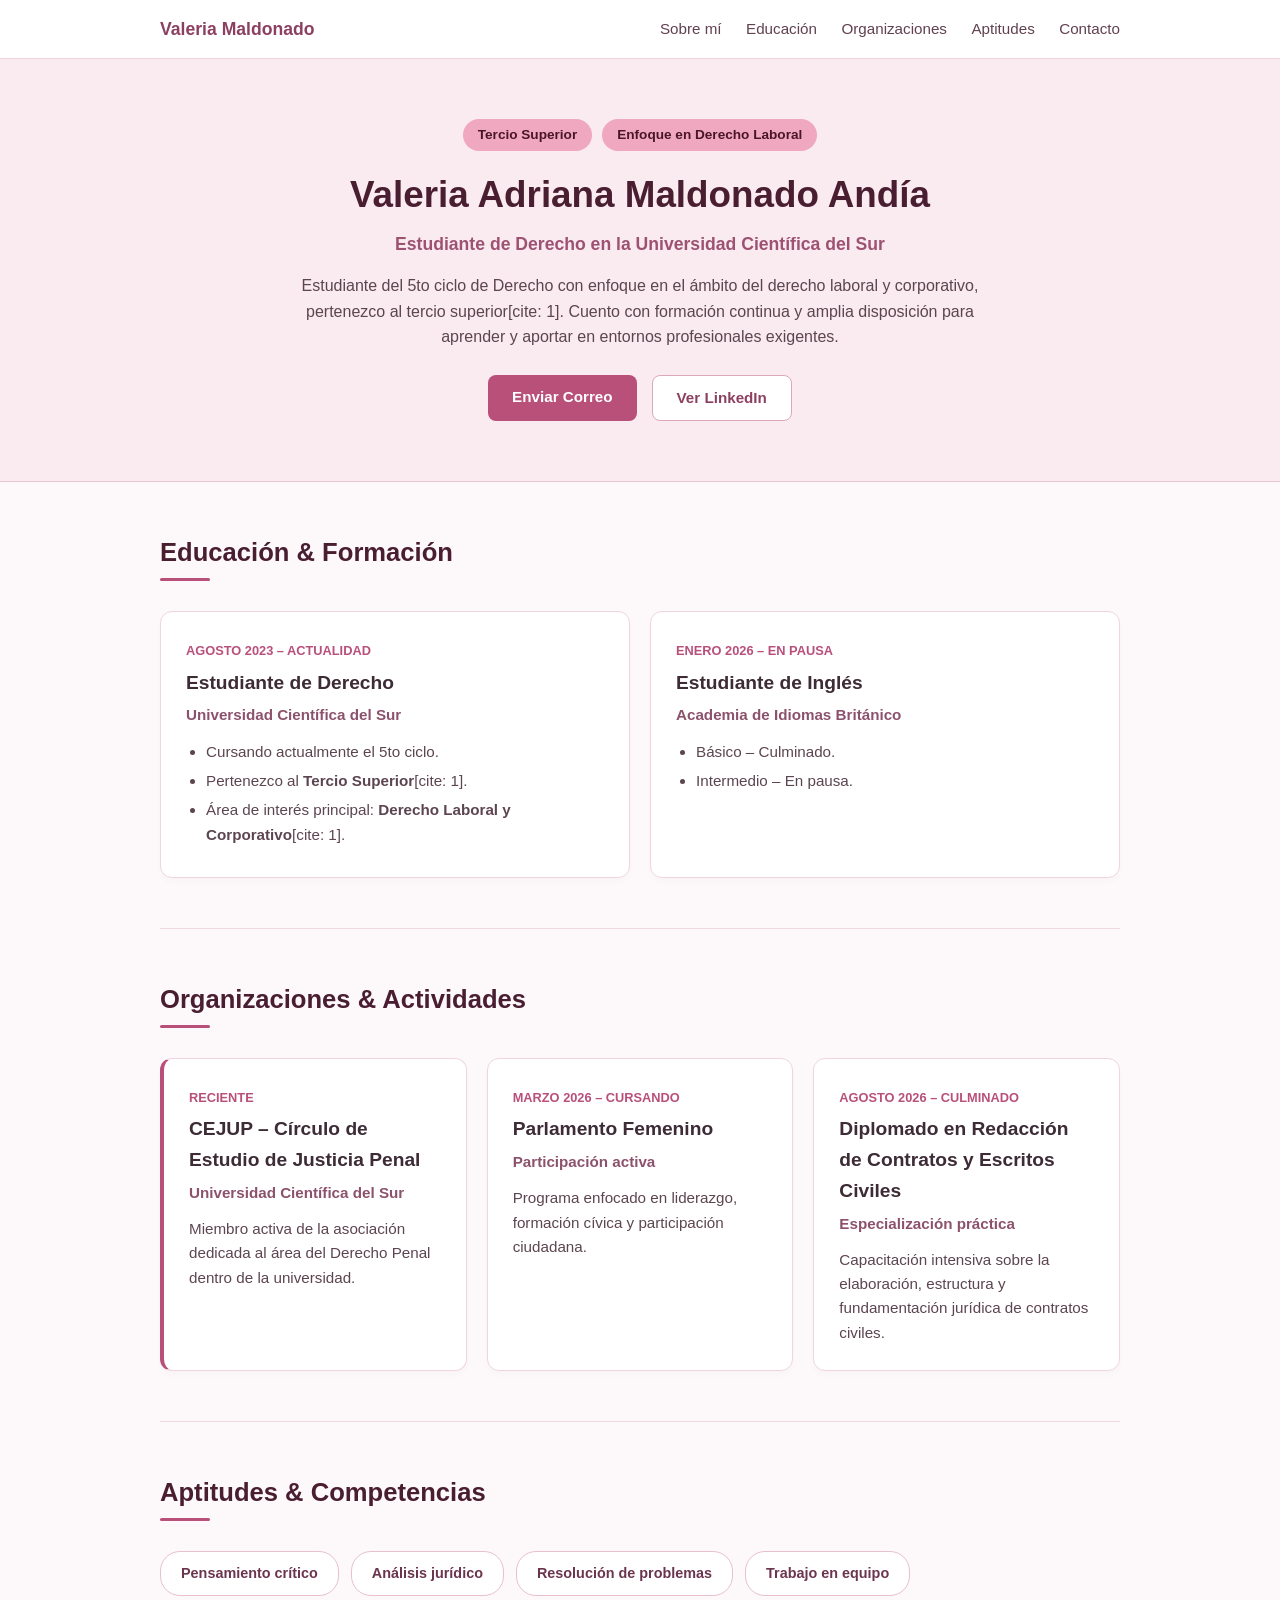
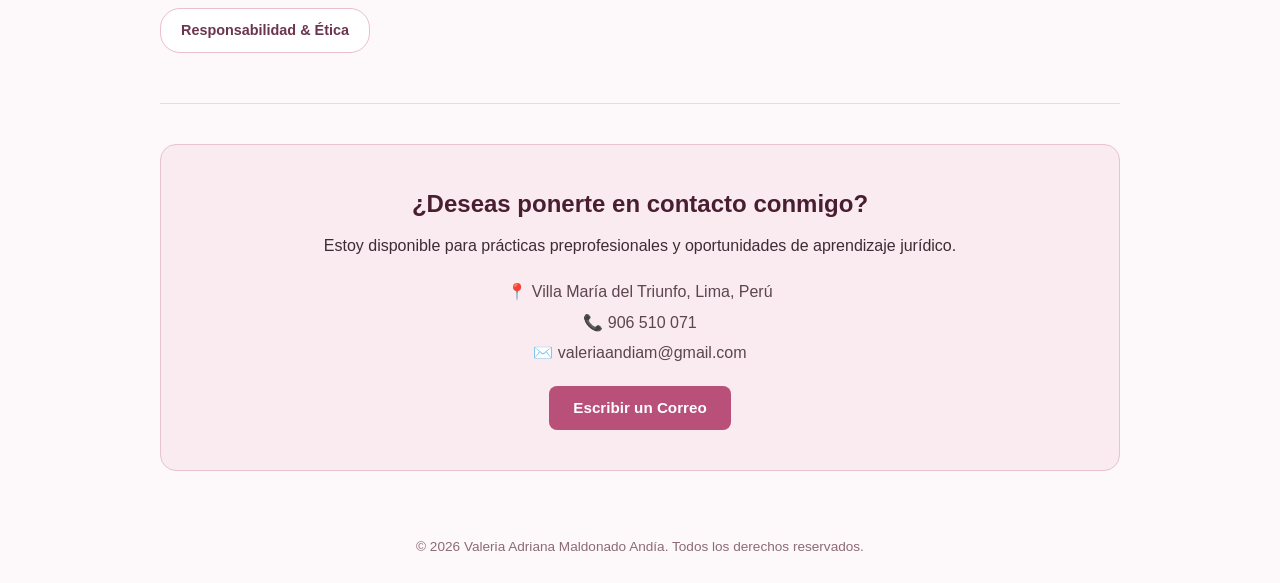
==== index.html @ b72a3841 "Add files via upload" ====
<!DOCTYPE html>
<html lang="es">
<head>
    <meta charset="UTF-8">
    <meta name="viewport" content="width=device-width, initial-scale=1.0">
    <title>Valeria Maldonado | Perfil Profesional</title>
    <!-- Vinculación con el archivo CSS externo -->
    <link rel="stylesheet" href="styles.css">
</head>
<body>

    <!-- Barra de navegación -->
    <nav class="navbar">
        <div class="nav-container">
            <span class="nav-logo">Valeria Maldonado</span>
            <div class="nav-links">
                <a href="#perfil">Sobre mí</a>
                <a href="#educacion">Educación</a>
                <a href="#experiencia">Organizaciones</a>
                <a href="#aptitudes">Aptitudes</a>
                <a href="#contacto">Contacto</a>
            </div>
        </div>
    </nav>

    <!-- Encabezado / Presentación principal -->
    <header id="perfil" class="hero">
        <div class="container hero-content">
            <div class="badges">
                <span class="badge">Tercio Superior</span>
                <span class="badge">Enfoque en Derecho Laboral</span>
            </div>
            <h1>Valeria Adriana Maldonado Andía</h1>
            <p class="subtitle">Estudiante de Derecho en la Universidad Científica del Sur</p>
            <p class="description">
                Estudiante del 5to ciclo de Derecho con enfoque en el ámbito del derecho laboral y corporativo, pertenezco al tercio superior[cite: 1]. Cuento con formación continua y amplia disposición para aprender y aportar en entornos profesionales exigentes.
            </p>
            <div class="hero-buttons">
                <a href="mailto:valeriaandiam@gmail.com" class="btn btn-primary">Enviar Correo</a>
                <a href="https://www.linkedin.com/in/valeria-maldonado-andia-7b4036427/" target="_blank" class="btn btn-secondary">Ver LinkedIn</a>
            </div>
        </div>
    </header>

    <main class="container">

        <!-- Sección Educación -->
        <section id="educacion" class="section">
            <h2 class="section-title">Educación & Formación</h2>
            <div class="grid">
                
                <div class="card">
                    <span class="date">Agosto 2023 – Actualidad</span>
                    <h3>Estudiante de Derecho</h3>
                    <p class="institution">Universidad Científica del Sur</p>
                    <ul class="card-list">
                        <li>Cursando actualmente el 5to ciclo.</li>
                        <li>Pertenezco al <strong>Tercio Superior</strong>[cite: 1].</li>
                        <li>Área de interés principal: <strong>Derecho Laboral y Corporativo</strong>[cite: 1].</li>
                    </ul>
                </div>

                <div class="card">
                    <span class="date">Enero 2026 – En pausa</span>
                    <h3>Estudiante de Inglés</h3>
                    <p class="institution">Academia de Idiomas Británico</p>
                    <ul class="card-list">
                        <li>Básico – Culminado.</li>
                        <li>Intermedio – En pausa.</li>
                    </ul>
                </div>

            </div>
        </section>

        <!-- Sección Organizaciones y Actividades Extraacadémicas -->
        <section id="experiencia" class="section">
            <h2 class="section-title">Organizaciones & Actividades</h2>
            <div class="grid">
                
                <div class="card card-highlight">
                    <span class="date">Reciente</span>
                    <h3>CEJUP – Círculo de Estudio de Justicia Penal</h3>
                    <p class="institution">Universidad Científica del Sur</p>
                    <p class="card-text">
                        Miembro activa de la asociación dedicada al área del Derecho Penal dentro de la universidad.
                    </p>
                </div>

                <div class="card">
                    <span class="date">Marzo 2026 – Cursando</span>
                    <h3>Parlamento Femenino</h3>
                    <p class="institution">Participación activa</p>
                    <p class="card-text">
                        Programa enfocado en liderazgo, formación cívica y participación ciudadana.
                    </p>
                </div>

                <div class="card">
                    <span class="date">Agosto 2026 – Culminado</span>
                    <h3>Diplomado en Redacción de Contratos y Escritos Civiles</h3>
                    <p class="institution">Especialización práctica</p>
                    <p class="card-text">
                        Capacitación intensiva sobre la elaboración, estructura y fundamentación jurídica de contratos civiles.
                    </p>
                </div>

            </div>
        </section>

        <!-- Sección Aptitudes -->
        <section id="aptitudes" class="section">
            <h2 class="section-title">Aptitudes & Competencias</h2>
            <div class="skills-grid">
                <div class="skill-item">Pensamiento crítico</div>
                <div class="skill-item">Análisis jurídico</div>
                <div class="skill-item">Resolución de problemas</div>
                <div class="skill-item">Trabajo en equipo</div>
                <div class="skill-item">Responsabilidad & Ética</div>
            </div>
        </section>

        <!-- Sección Contacto -->
        <section id="contacto" class="section section-contact">
            <h2>¿Deseas ponerte en contacto conmigo?</h2>
            <p>Estoy disponible para prácticas preprofesionales y oportunidades de aprendizaje jurídico.</p>
            <div class="contact-info">
                <p>📍 Villa María del Triunfo, Lima, Perú</p>
                <p>📞 906 510 071</p>
                <p>✉️ valeriaandiam@gmail.com</p>
            </div>
            <div class="contact-actions">
                <a href="mailto:valeriaandiam@gmail.com" class="btn btn-primary">Escribir un Correo</a>
            </div>
        </section>

    </main>

    <!-- Pie de página -->
    <footer class="footer">
        <p>© 2026 Valeria Adriana Maldonado Andía. Todos los derechos reservados.</p>
    </footer>

</body>
</html>
---- styles.css ----
/* ==========================================
   HOJA DE ESTILOS EXTERNA - PERFIL VALERIA
   Paleta: Rosa Pastel, Crema y Chocolate
   ========================================== */

/* 1. RESET Y CONFIGURACIÓN BÁSICA */
* {
    margin: 0;
    padding: 0;
    box-sizing: border-box;
}

body {
    font-family: 'Segoe UI', Tahoma, Geneva, Verdana, sans-serif;
    background-color: #FDF8F9; /* Rosa/Crema suave de fondo */
    color: #3D2B35;           /* Texto café/chocolate para contraste legible */
    line-height: 1.6;
}

.container {
    max-width: 1000px;
    margin: 0 auto;
    padding: 0 20px;
}

/* 2. BARRA DE NAVEGACIÓN */
.navbar {
    position: sticky;
    top: 0;
    background-color: rgba(255, 255, 255, 0.95);
    backdrop-filter: blur(5px);
    border-bottom: 1px solid #F3D2DF;
    z-index: 100;
}

.nav-container {
    max-width: 1000px;
    margin: 0 auto;
    display: flex;
    justify-content: space-between;
    align-items: center;
    padding: 15px 20px;
}

.nav-logo {
    font-weight: bold;
    font-size: 1.1rem;
    color: #8C4060;
}

.nav-links a {
    text-decoration: none;
    color: #614050;
    margin-left: 20px;
    font-size: 0.95rem;
    font-weight: 500;
    transition: color 0.3s ease;
}

.nav-links a:hover {
    color: #B8507A;
}

/* 3. ENCABEZADO / HERO */
.hero {
    background-color: #F9EBEF; /* Fondo rosa pastel sutil */
    border-bottom: 1px solid #E8C3D2;
    padding: 60px 0;
}

.hero-content {
    text-align: center;
}

.badges {
    display: flex;
    justify-content: center;
    gap: 10px;
    margin-bottom: 15px;
    flex-wrap: wrap;
}

.badge {
    background-color: #F0A8C0;
    color: #4A1528;
    padding: 5px 15px;
    border-radius: 20px;
    font-size: 0.85rem;
    font-weight: 600;
}

.hero h1 {
    font-size: 2.3rem;
    color: #4A1E31;
    margin-bottom: 5px;
}

.subtitle {
    font-size: 1.1rem;
    color: #9E5272;
    font-weight: 600;
    margin-bottom: 15px;
}

.description {
    max-width: 700px;
    margin: 0 auto 25px auto;
    color: #5C4550;
    font-size: 1rem;
}

/* BOTONES */
.hero-buttons {
    display: flex;
    justify-content: center;
    gap: 15px;
    flex-wrap: wrap;
}

.btn {
    display: inline-block;
    padding: 10px 24px;
    border-radius: 8px;
    text-decoration: none;
    font-weight: 600;
    font-size: 0.95rem;
    transition: background-color 0.3s ease;
}

.btn-primary {
    background-color: #B8507A;
    color: #FFFFFF;
}

.btn-primary:hover {
    background-color: #9C3D63;
}

.btn-secondary {
    background-color: #FFFFFF;
    color: #8C4060;
    border: 1px solid #DDA8BC;
}

.btn-secondary:hover {
    background-color: #F5E6EC;
}

/* 4. SECCIONES GENERALES */
.section {
    padding: 50px 0;
    border-bottom: 1px solid #F0D8E2;
}

.section-title {
    font-size: 1.6rem;
    color: #4A1E31;
    margin-bottom: 30px;
    position: relative;
}

.section-title::after {
    content: '';
    display: block;
    width: 50px;
    height: 3px;
    background-color: #B8507A;
    margin-top: 5px;
    border-radius: 2px;
}

/* REJILLA DE TARJETAS (GRID) */
.grid {
    display: grid;
    grid-template-columns: repeat(auto-fit, minmax(280px, 1fr));
    gap: 20px;
}

.card {
    background-color: #FFFFFF;
    border: 1px solid #F0D5E0;
    border-radius: 12px;
    padding: 25px;
    box-shadow: 0 4px 6px rgba(0, 0, 0, 0.02);
}

.card-highlight {
    border-left: 4px solid #B8507A;
}

.date {
    font-size: 0.8rem;
    color: #B8507A;
    font-weight: 700;
    text-transform: uppercase;
}

.card h3 {
    font-size: 1.2rem;
    color: #3D2B35;
    margin: 5px 0;
}

.institution {
    font-weight: 600;
    color: #8C526B;
    font-size: 0.95rem;
    margin-bottom: 12px;
}

.card-list {
    padding-left: 20px;
    color: #5C4550;
    font-size: 0.95rem;
}

.card-list li {
    margin-bottom: 5px;
}

.card-text {
    color: #5C4550;
    font-size: 0.95rem;
}

/* 5. SECCIÓN APTITUDES */
.skills-grid {
    display: flex;
    flex-wrap: wrap;
    gap: 12px;
}

.skill-item {
    background-color: #FFFFFF;
    border: 1px solid #E8C0D0;
    color: #6B354D;
    padding: 10px 20px;
    border-radius: 20px;
    font-weight: 600;
    font-size: 0.9rem;
}

/* 6. SECCIÓN CONTACTO */
.section-contact {
    text-align: center;
    background-color: #F9EBEF;
    border-radius: 16px;
    margin: 40px auto;
    padding: 40px 20px;
    border: 1px solid #E8C3D2;
}

.section-contact h2 {
    color: #4A1E31;
    margin-bottom: 10px;
}

.contact-info {
    margin: 20px 0;
    font-weight: 500;
    color: #5C4550;
}

.contact-info p {
    margin: 5px 0;
}

.contact-actions {
    margin-top: 20px;
}

/* 7. PIE DE PÁGINA */
.footer {
    text-align: center;
    padding: 25px 0;
    color: #8C6A78;
    font-size: 0.85rem;
}

/* RESPONSIVO PARA CELULARES */
@media (max-width: 600px) {
    .nav-container {
        flex-direction: column;
        gap: 10px;
    }
    
    .nav-links a {
        margin: 0 8px;
    }

    .hero h1 {
        font-size: 1.8rem;
    }
}
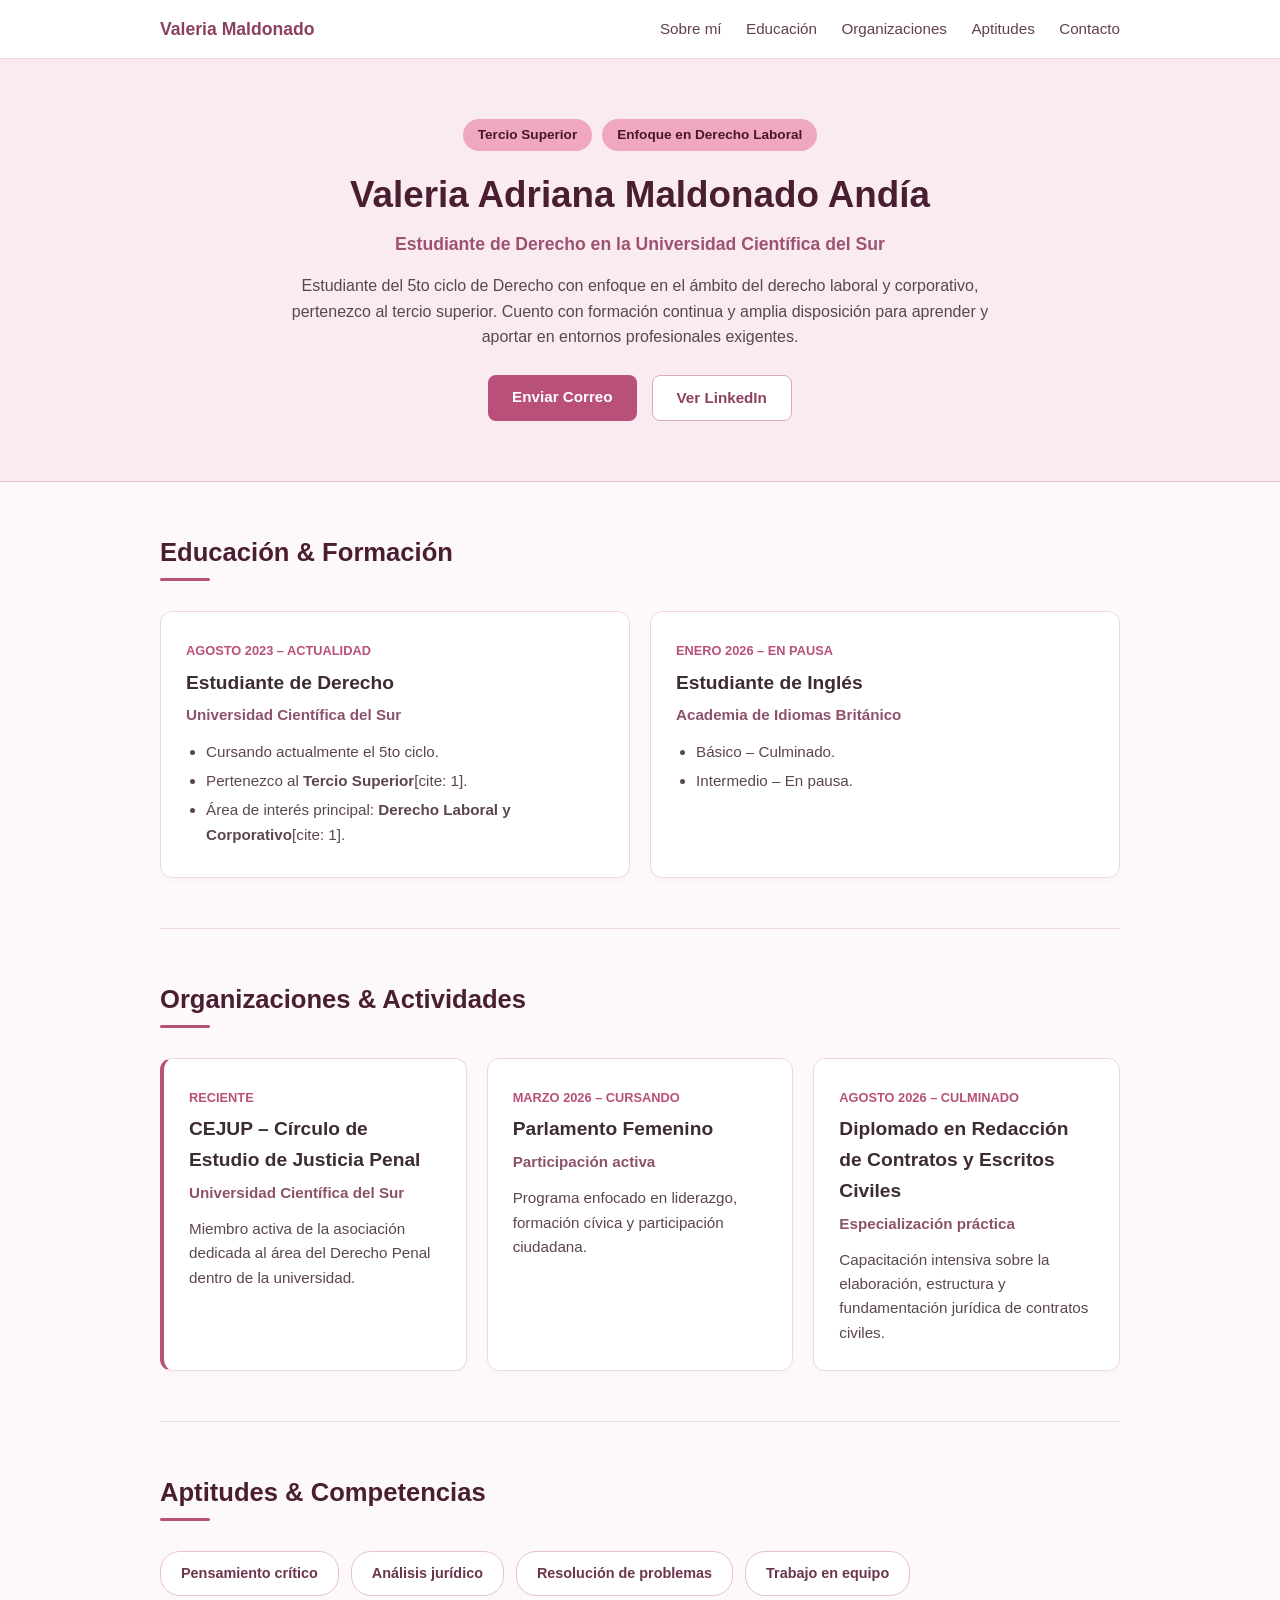
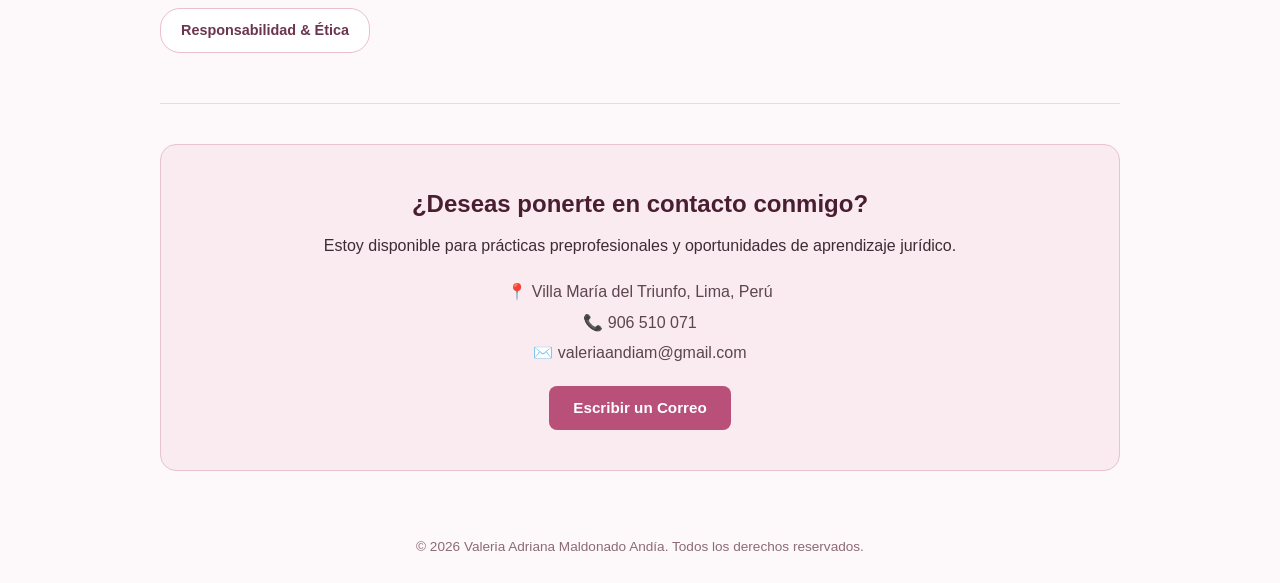
==== commit c3564b36: "Update description in index.html Removed citation reference from the description paragraph." ====
--- a/index.html
+++ b/index.html
@@ -33,7 +33,7 @@
             <h1>Valeria Adriana Maldonado Andía</h1>
             <p class="subtitle">Estudiante de Derecho en la Universidad Científica del Sur</p>
             <p class="description">
-                Estudiante del 5to ciclo de Derecho con enfoque en el ámbito del derecho laboral y corporativo, pertenezco al tercio superior[cite: 1]. Cuento con formación continua y amplia disposición para aprender y aportar en entornos profesionales exigentes.
+                Estudiante del 5to ciclo de Derecho con enfoque en el ámbito del derecho laboral y corporativo, pertenezco al tercio superior. Cuento con formación continua y amplia disposición para aprender y aportar en entornos profesionales exigentes.
             </p>
             <div class="hero-buttons">
                 <a href="mailto:valeriaandiam@gmail.com" class="btn btn-primary">Enviar Correo</a>
@@ -142,4 +142,4 @@
     </footer>
 
 </body>
-</html>+</html>
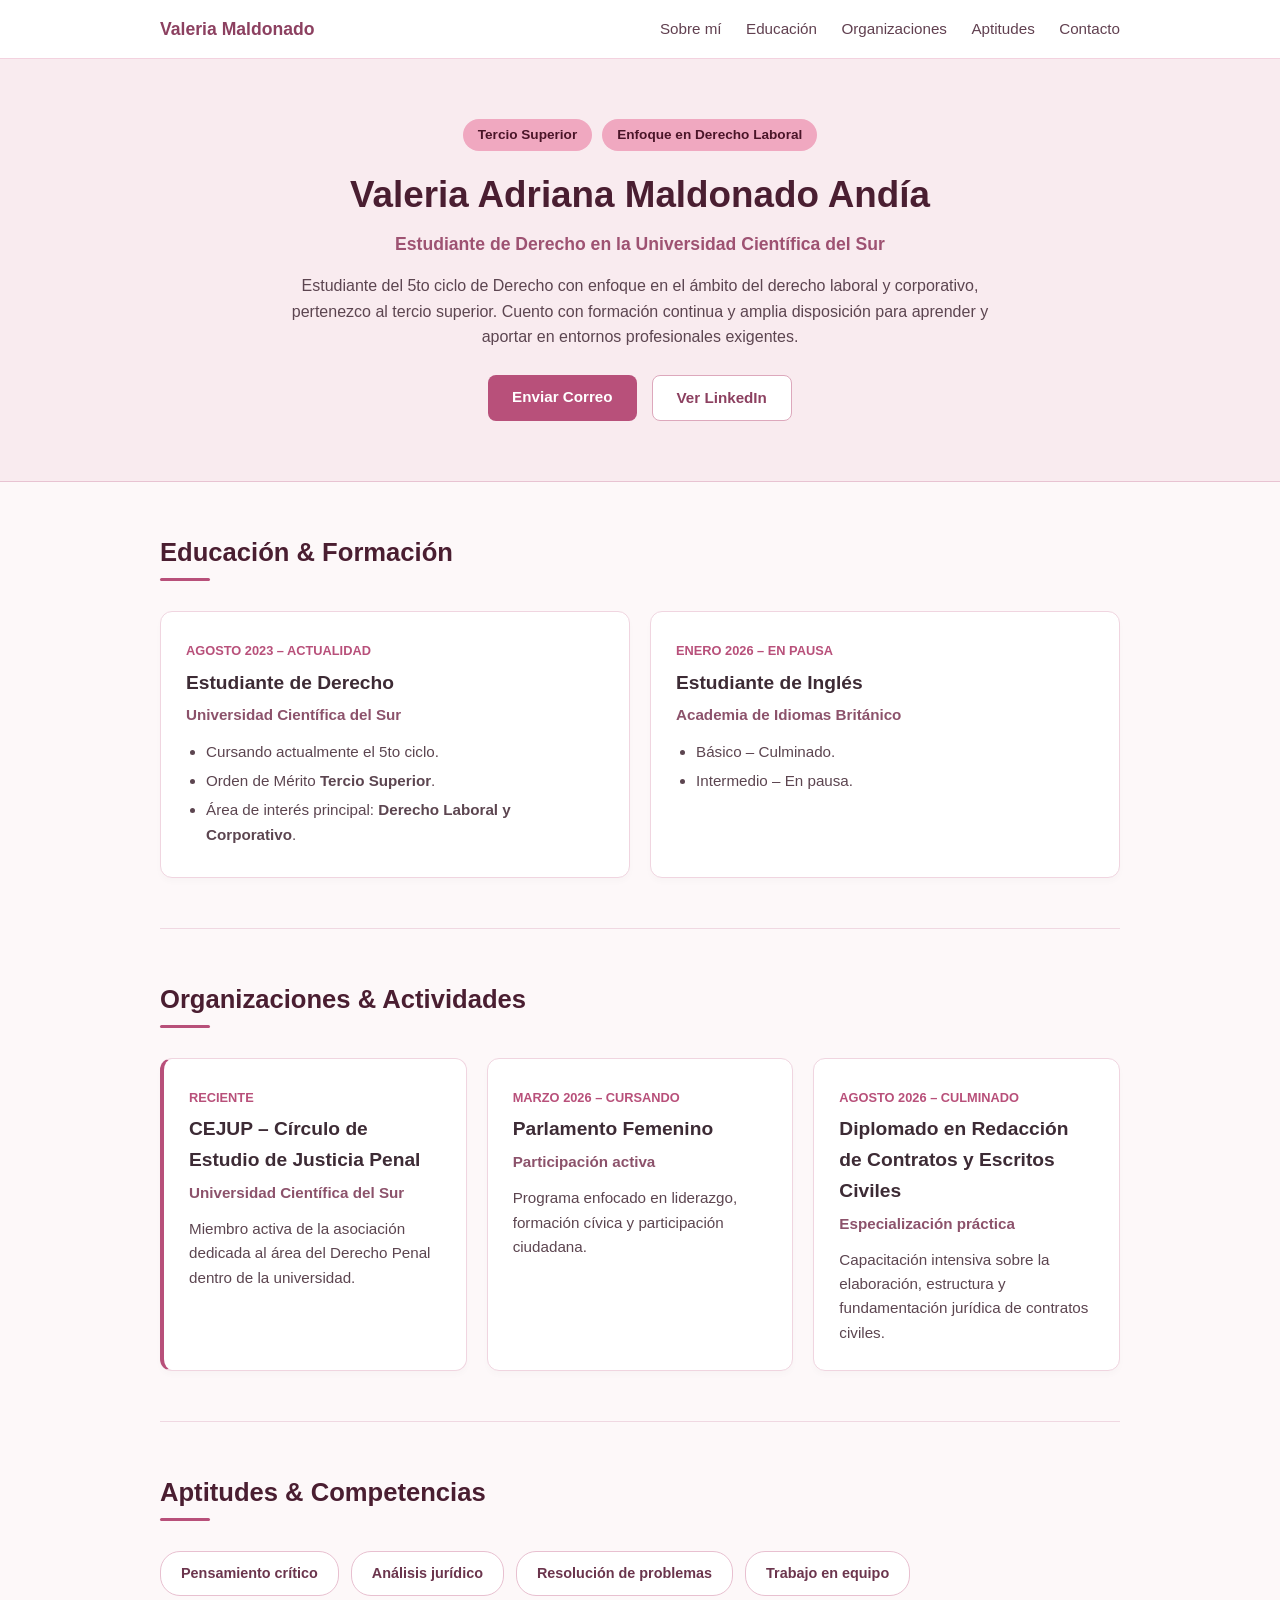
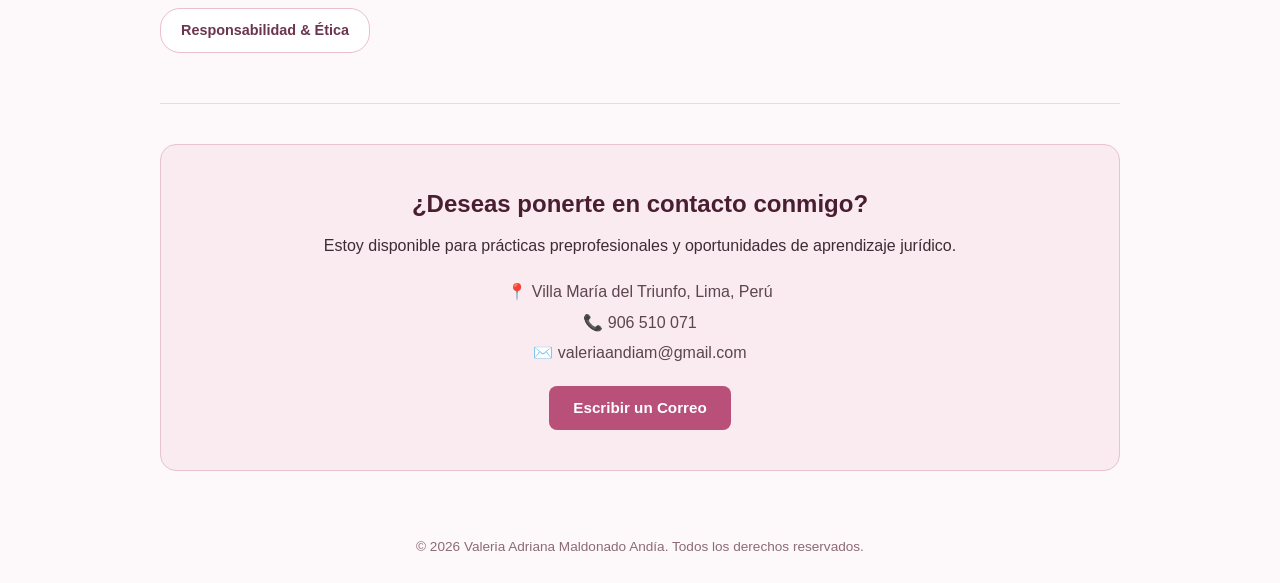
==== commit da83d122: "Update index.html" ====
--- a/index.html
+++ b/index.html
@@ -55,8 +55,8 @@
                     <p class="institution">Universidad Científica del Sur</p>
                     <ul class="card-list">
                         <li>Cursando actualmente el 5to ciclo.</li>
-                        <li>Pertenezco al <strong>Tercio Superior</strong>[cite: 1].</li>
-                        <li>Área de interés principal: <strong>Derecho Laboral y Corporativo</strong>[cite: 1].</li>
+                        <li>Orden de Mérito <strong>Tercio Superior</strong>.</li>
+                        <li>Área de interés principal: <strong>Derecho Laboral y Corporativo</strong>.</li>
                     </ul>
                 </div>
 
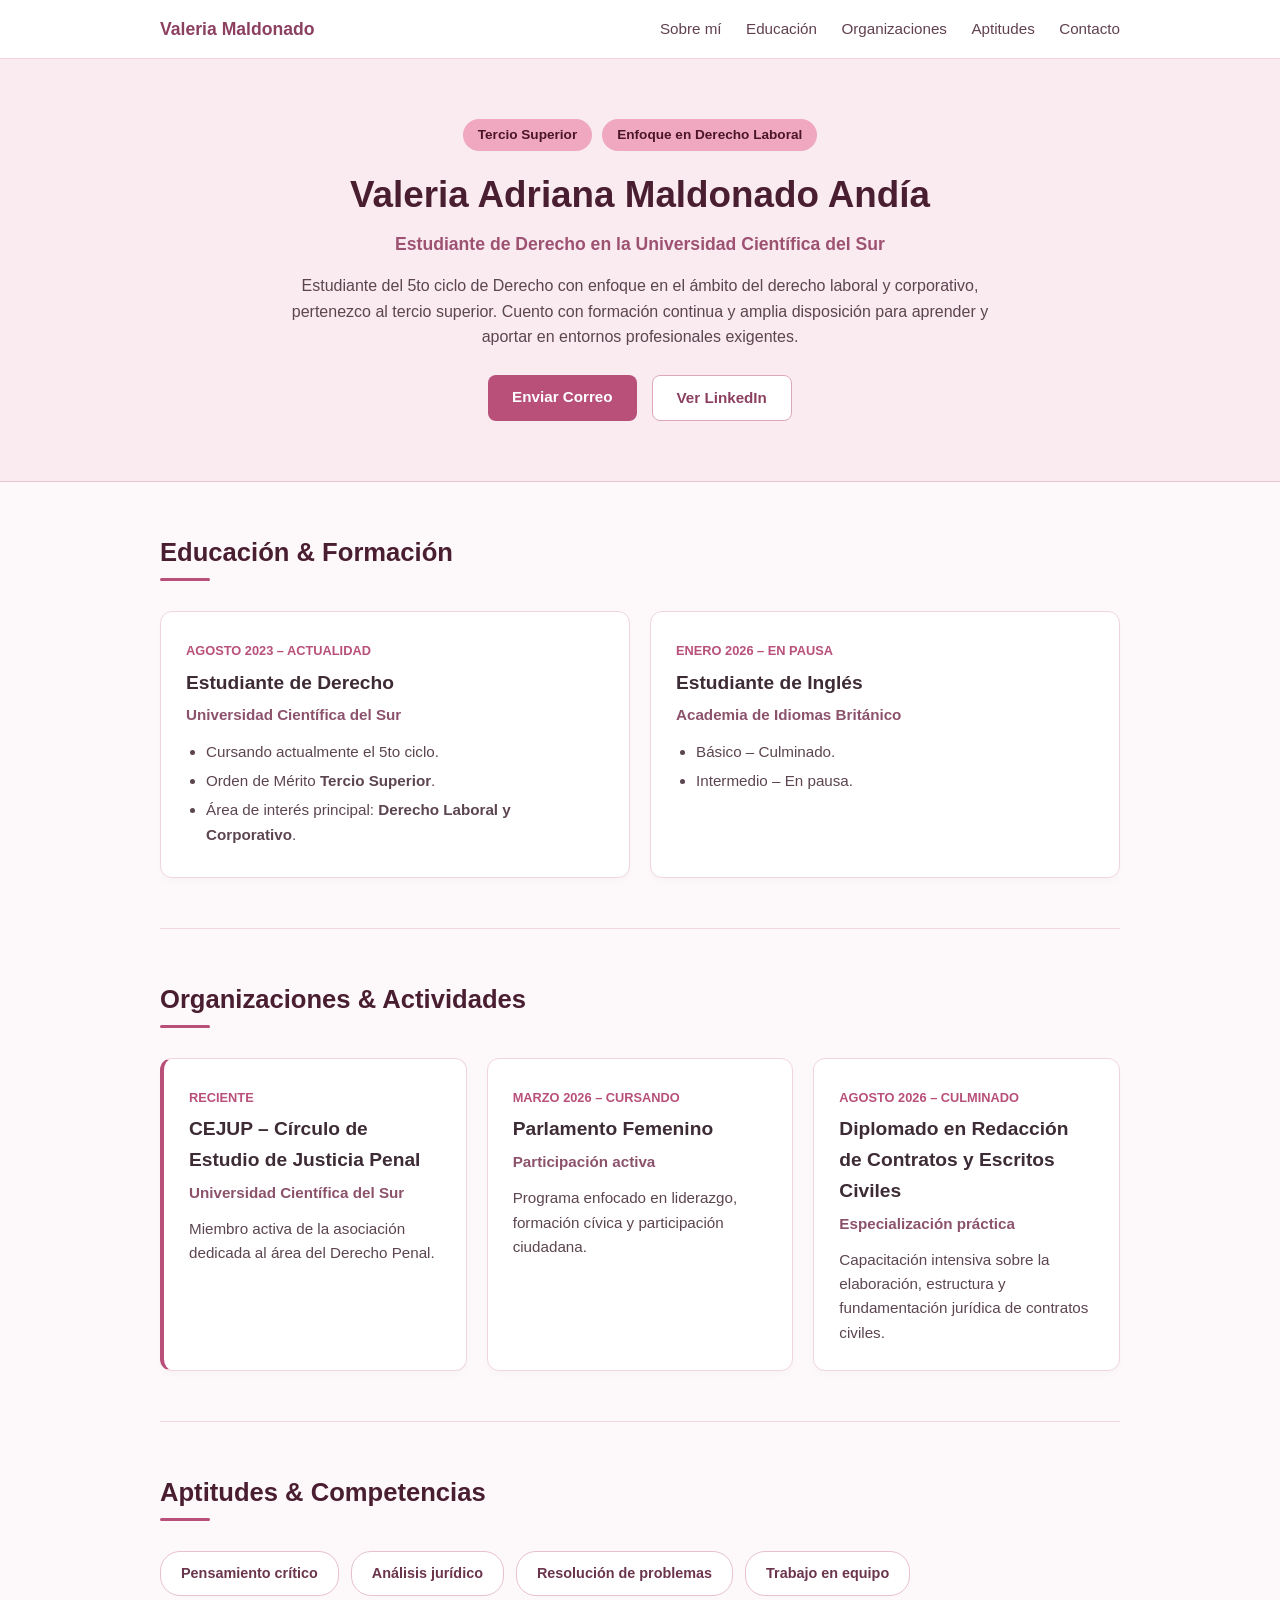
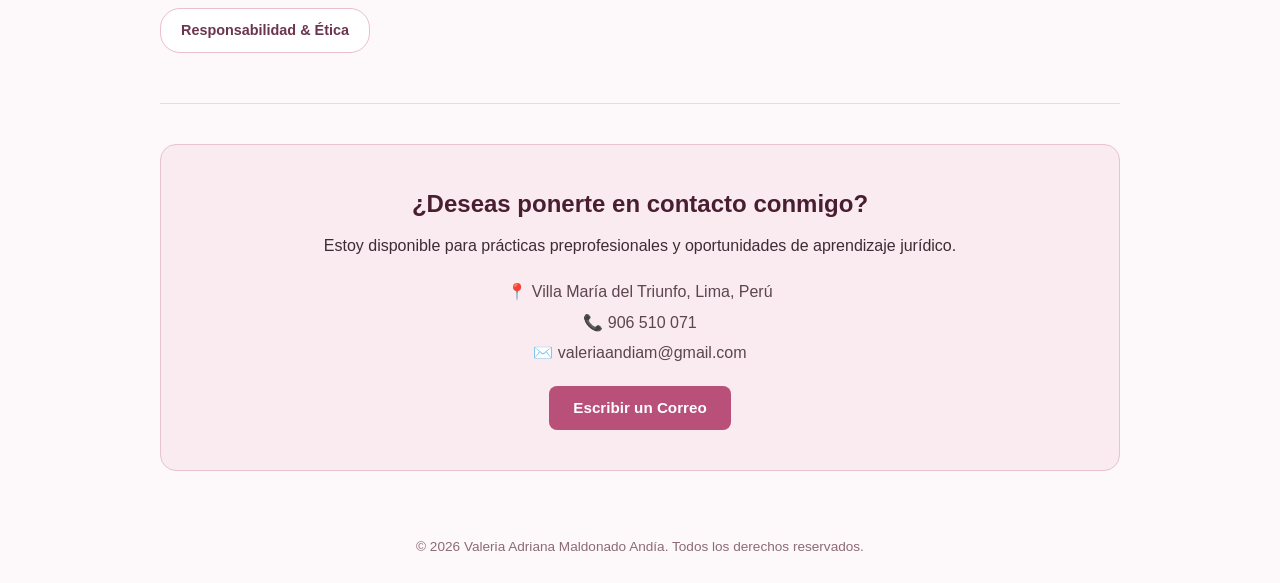
==== commit ed61878c: "Update index.html" ====
--- a/index.html
+++ b/index.html
@@ -83,7 +83,7 @@
                     <h3>CEJUP – Círculo de Estudio de Justicia Penal</h3>
                     <p class="institution">Universidad Científica del Sur</p>
                     <p class="card-text">
-                        Miembro activa de la asociación dedicada al área del Derecho Penal dentro de la universidad.
+                        Miembro activa de la asociación dedicada al área del Derecho Penal.
                     </p>
                 </div>
 
